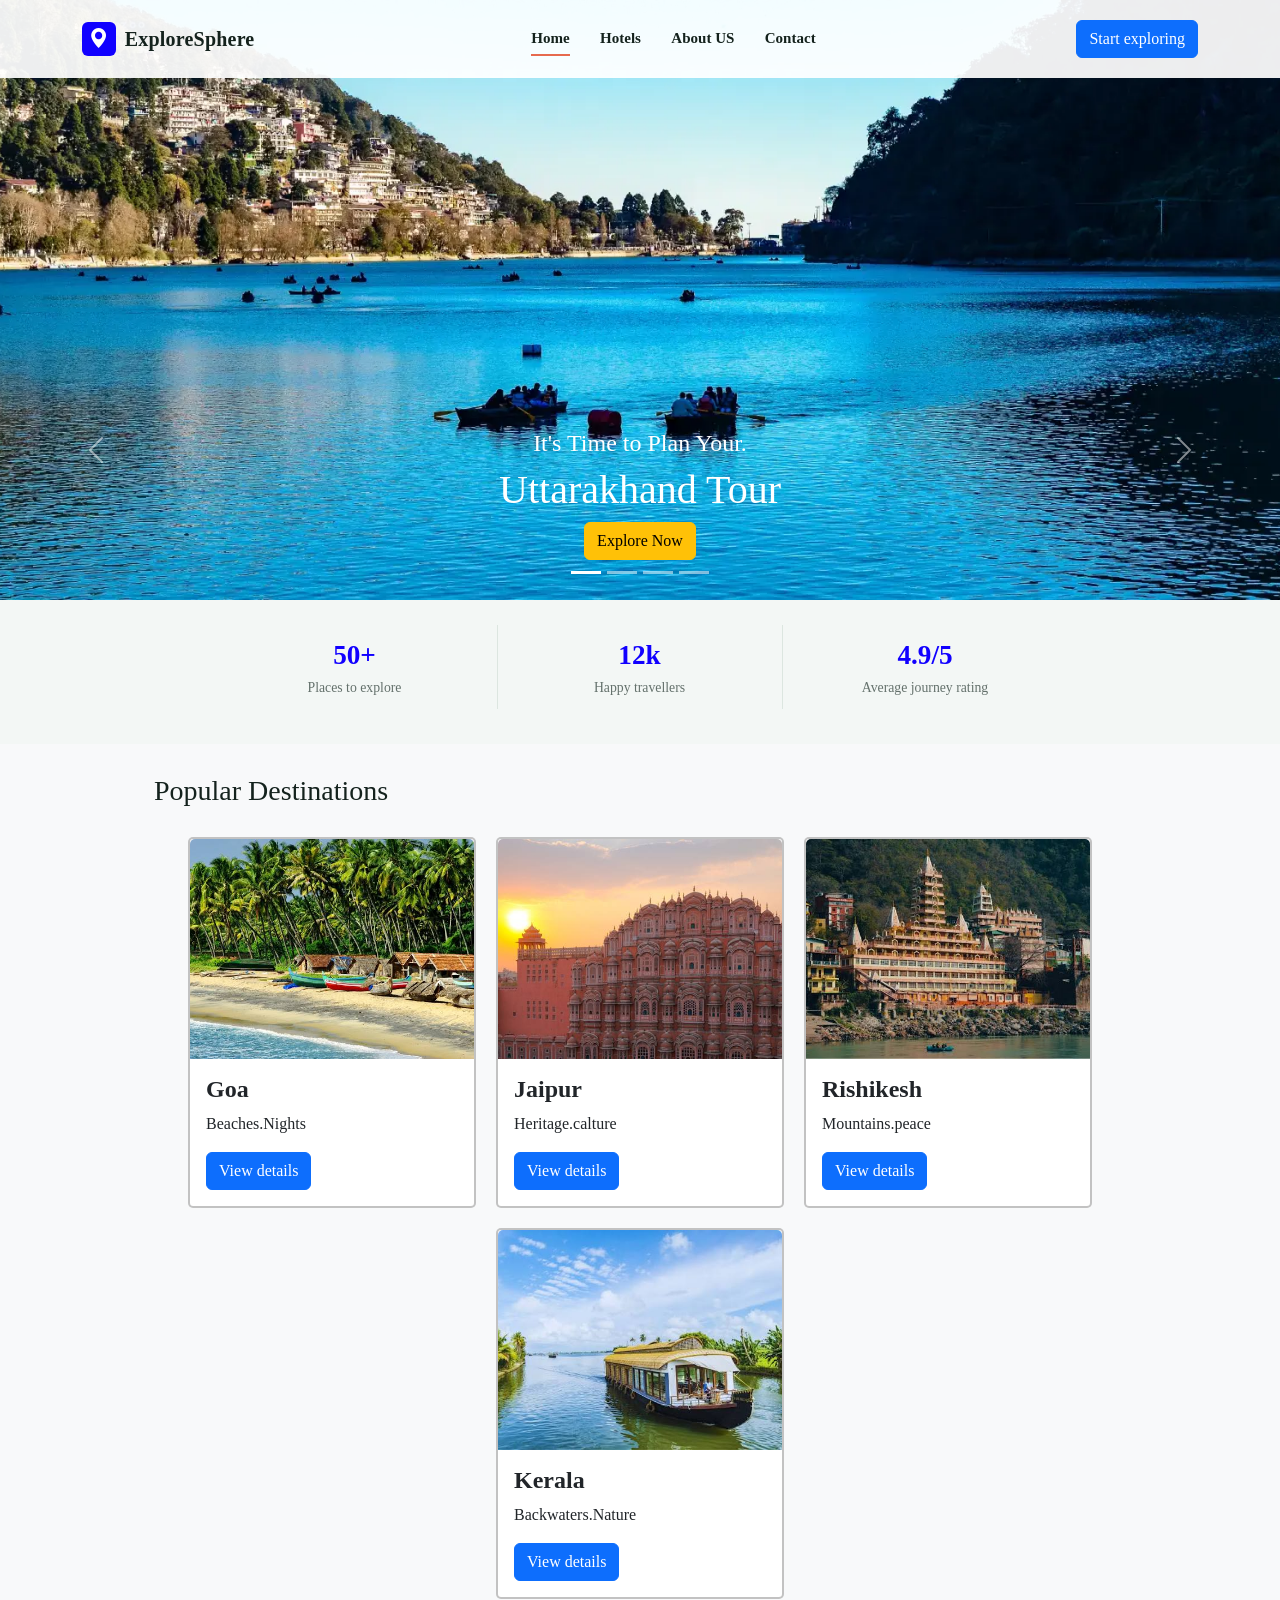
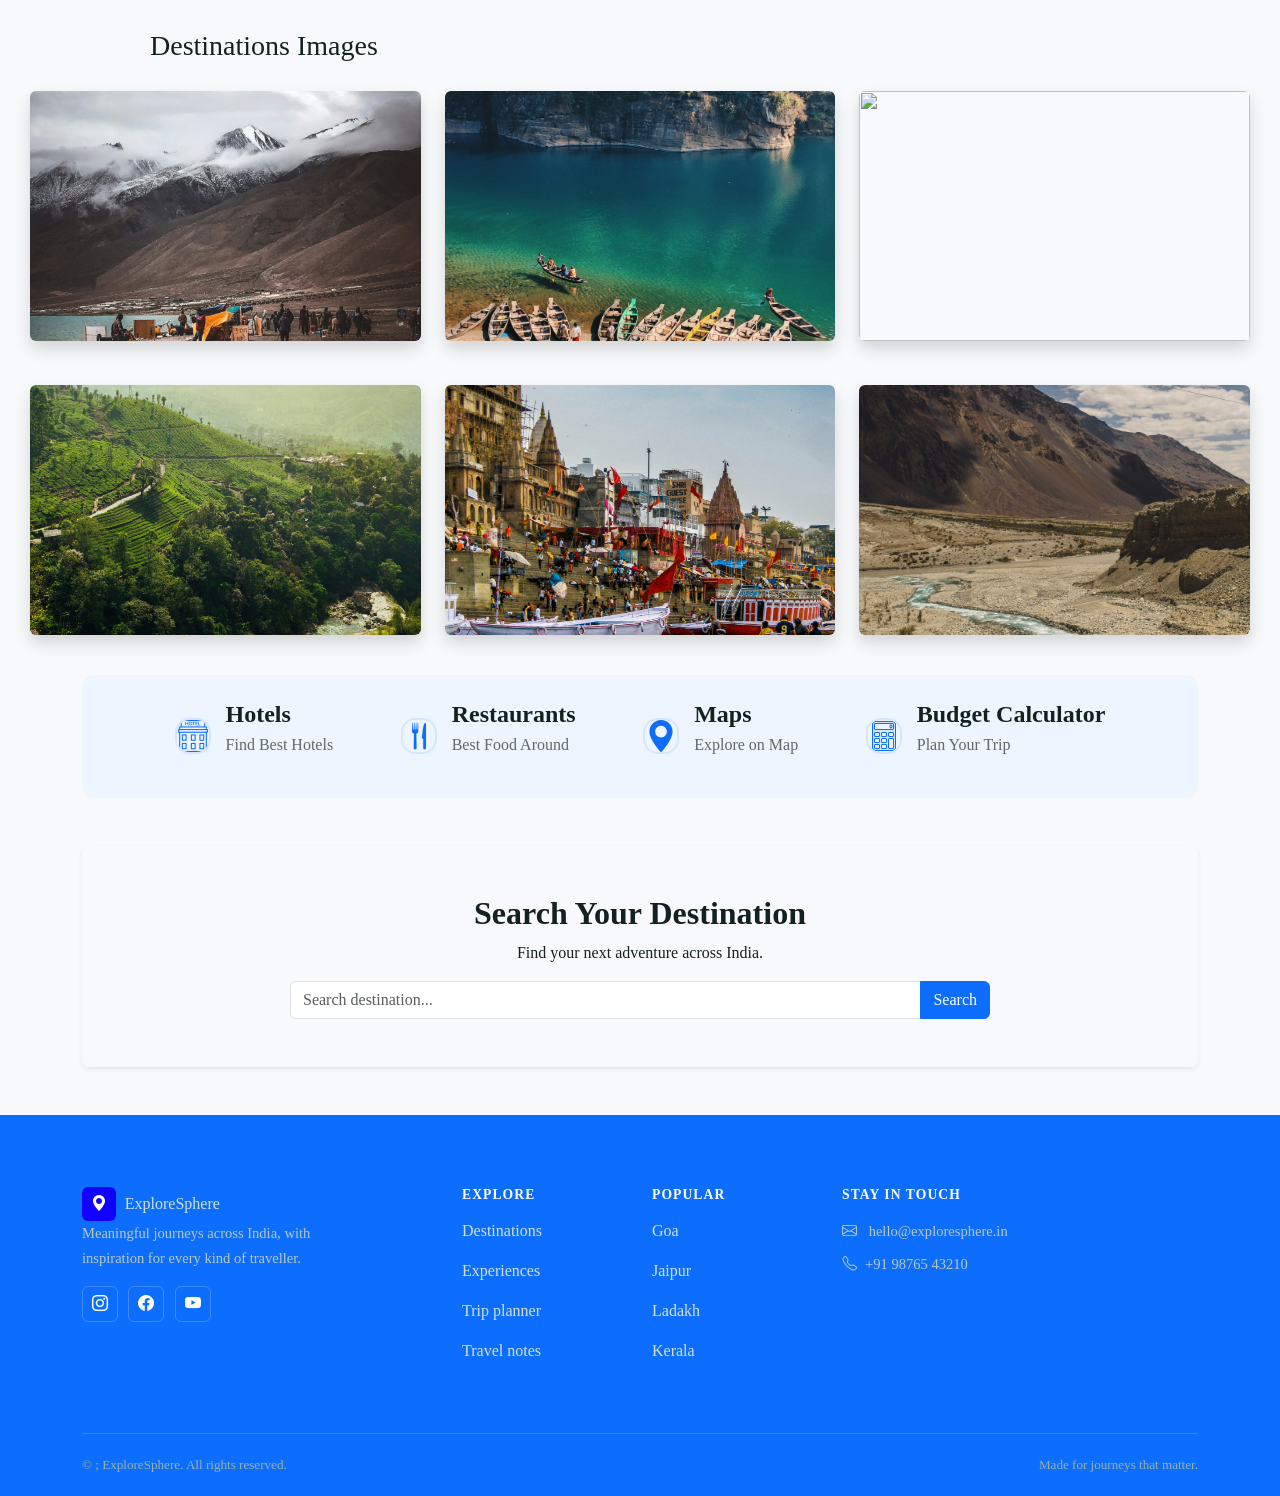
==== index.html @ 085cf664 "updated" ====
<!doctype html>
<html lang="en">
  <head>
    <meta charset="UTF-8" />
    <meta name="viewport" content="width=device-width, initial-scale=1.0" />
    <title>ExploreSphere</title>

    
<link rel="icon" type="image/png" sizes="32x32" href="/image/ChatGPT Image Jul 15, 2026, 11_33_52 AM.png">
<!-- <link rel="icon" type="image/png" sizes="16x16" href="/favicon-16x16.png"> -->
<!-- <link rel="manifest" href="/site.webmanifest"> -->
    <!-- css bootstrap -->

    <link
      href="https://cdn.jsdelivr.net/npm/bootstrap@5.0.2/dist/css/bootstrap.min.css"
      rel="stylesheet"
      integrity="sha384-EVSTQN3/azprG1Anm3QDgpJLIm9Nao0Yz1ztcQTwFspd3yD65VohhpuuCOmLASjC"
      crossorigin="anonymous"/>
    
  <link
      href="https://fonts.googleapis.com/css2?family=DM+Sans:wght@400;500;600;700&family=Playfair+Display:wght@600;700&display=swap"
      rel="stylesheet"
    />
    <link
      href="https://cdn.jsdelivr.net/npm/bootstrap@5.3.3/dist/css/bootstrap.min.css"
      rel="stylesheet"
    />
    <link
      href="https://cdn.jsdelivr.net/npm/bootstrap-icons@1.11.3/font/bootstrap-icons.min.css"
      rel="stylesheet"
    />




    <style>
*{
    font-family: "Roboto", serif;
}

@import url('https://fonts.googleapis.com/css2?family=Roboto+Serif:ital,opsz,wght@0,8..144,100..900;1,8..144,100..900&display=swap');
</style>
    <link rel="stylesheet" href="/homepage/home/style.css" />
  </head>
  <body>
    <header>
 <nav class="navbar navbar-expand-lg fixed-top site-nav" id="siteNav">
      <div class="container">
        <a
          class="navbar-brand d-flex align-items-center"
          href="#home"
          aria-label="ExploreSphere home"
        >
        <!--bi-compass-fill  -->
          <span class="brand-mark"><i class="bi bi-geo-alt-fill
            "></i></span
          >ExploreSphere
        </a>
        <button
          class="navbar-toggler"
          type="button"
          data-bs-toggle="collapse"
          data-bs-target="#mainNav"
          aria-controls="mainNav"
          aria-expanded="false"
          aria-label="Open navigation"
        >
          <span class="navbar-toggler-icon"></span>
        </button>
        <div class="collapse navbar-collapse" id="mainNav">
          <ul class="navbar-nav mx-lg-auto">
            <li class="nav-item">
              <a class="nav-link active" href="/homepage/home/index.html">Home</a>
            </li>
            <li class="nav-item">
              <a class="nav-link" href="/homepage/Hotels/hotel.html">Hotels</a>
            </li>
            <li class="nav-item">
              <a class="nav-link" href="/homepage/About us/about.html">About US</a>
            </li>
            <li class="nav-item">
              <a class="nav-link" href="/homepage/Contact/">Contact</a>
            </li>
          </ul>
          <div class="d-flex align-items-center gap-2 mt-3 mt-lg-0">
            <!-- <button
              class="icon-button"
              id="themeToggle"
              type="button"
              data-bs-toggle="tooltip"
              data-bs-title="Change color theme"
              aria-label="Change color theme"
            >
              <i class="bi bi-moon-stars"></i>
            </button> -->
            <a class="btn btn-brand" href="#destinations"
              >Start exploring</a>
          </div>
        </div>
      </div>
    </nav>

        <div>
            <div id='demo' class='carousel slide' data-bs-ride='carousel'>
  <div class='carousel-indicators'>
    <button type='button' data-bs-target='#demo' data-bs-slide-to='0' class='active'></button>
    <button type='button' data-bs-target='#demo' data-bs-slide-to='1'></button>
    <button type='button' data-bs-target='#demo' data-bs-slide-to='2'></button>
    <button type='button' data-bs-target='#demo' data-bs-slide-to='3'></button>
    <!-- <button type='button' data-bs-target='#demo' data-bs-slide-to='4'></button> -->
  </div>
 <div class="carousel-inner">

  <div class="carousel-item active">
    <img src="/image/PhotoshopExtension_Image.png" class="d-block w-100 " alt="">
    <div class="carousel-caption">
        <h4>It's Time to Plan Your.</h4>
        <h1>Uttarakhand Tour</h1>
        <a href="/statepage/uk/uttarakhand.html" class="btn btn-warning">Explore Now</a>
    </div>
  </div>

  <div class="carousel-item">
    <img src="/image/PhotoshopExtension_Image (1).png" class="d-block w-100" alt="">
     <div class="carousel-caption">
        <h4>A Land of Exotic Architecture, Vibrant Culture, Rich Wildlife and Warm Hospitality.</h4>
        <h1>Rajasthan Tourism</h1>
        <a href="/statepage/rajsathan/rajasthan.html" class="btn btn-warning">Explore Now</a>
    </div>
  </div>
  <div class="carousel-item">
    <img src="/image/PhotoshopExtension_Image (3).png" class="d-block w-100" alt="">
     <div class="carousel-caption">
         <h4>It's Time to Plan Your.</h4>
        <h1>Jammu & Kashmir <br> Tour</h1>
        
        <a href="/statepage/j&k/j&k.html" class="btn btn-warning">Explore Now</a>
    </div>
  </div>

  <div class="carousel-item">
    <img src="/image/PhotoshopExtension_Image (4).png" class="d-block w-100" alt="">
     <div class="carousel-caption">
        <h4>It's Time to Plan Your.</h4>
        <h1>Ladakh Tour <br> Package</h1>
        
        <a href="/statepage/ladakh/ladakh.html" class="btn btn-warning">Explore Now</a>
    </div>
  </div>

</div>
  </div>
  <button class='carousel-control-prev' type='button' data-bs-target='#demo' data-bs-slide='prev'>
    <span class='carousel-control-prev-icon'></span>
  </button>
  <button class='carousel-control-next' type='button' data-bs-target='#demo' data-bs-slide='next'>
    <span class='carousel-control-next-icon'></span>
  </button>
</div>
  </div>
</div>
        </div>
    </header>
    <main>
      <section class="metrics">
        <div class="container">
          <div class="row justify-content-center text-center">
            <div class="col-sm-4 col-lg-3 metric">
              <div class="metric-number">50+</div>
              <div class="metric-label">Places to explore</div>
            </div>
            <div class="col-sm-4 col-lg-3 metric">
              <div class="metric-number">12k</div>
              <div class="metric-label">Happy travellers</div>
            </div>
            <div class="col-sm-4 col-lg-3 metric">
              <div class="metric-number">4.9/5</div>
              <div class="metric-label">Average journey rating</div>
            </div>
          </div>
        </div>
      </section>
        <h3 class="h-text" id="destinations" >Popular Destinations</h3>
<div class="container container-size">
<div class='card ' id="card1">
  <img class='card-img-top' src='/image/PhotoshopExtension_Image.(5)png' alt='Card image' >
  <div class='card-body'>
    <h4 class='card-title'>Goa</h4>
    <p class='card-text' >Beaches.Nights</p>
    <a href='https://www.incredibleindia.gov.in/en/goa' class='btn btn-primary'>View details

    </a>
  </div>
</div>
<div class='card' id="card2">
  <img class='card-img-top' src='/image/download.png' alt='Card image'>
  <div class='card-body'>
    <h4 class='card-title'>Jaipur</h4>
    <p class='card-text'>Heritage.calture</p>
    <a href='https://www.incredibleindia.gov.in/en/rajasthan/jaipur' class='btn btn-primary'>View details

    </a>
  </div>
</div>
<div class='card' id="card3">
  <img class='card-img-top' src='/image/PhotoshopExtension_Image(7).png' alt='Card image'>
  <div class='card-body'>
    <h4 class='card-title'>Rishikesh</h4>
    <p class='card-text'>Mountains.peace</p>
    <a href='https://www.incredibleindia.gov.in/en/uttarakhand/rishikesh' class='btn btn-primary'>View details

    </a>
  </div>
</div>
<div class='card' id="card4">
  <img class='card-img-top' src='/image/PhotoshopExtension_Image (6).png' alt='Card image'>
  <div class='card-body'>
    <h4 class='card-title'>Kerala</h4>
    <p class='card-text'>Backwaters.Nature</p>
    <a href='https://www.incredibleindia.gov.in/en/kerala' class='btn btn-primary'>View details

    </a>
  </div>
</div>
</div>
<div class="gallery">
<h3 class="h-text2"> Destinations Images</h3>
  <div class="row g-4">
    <div class="col-md-4"><img class="img-fluid rounded shadow gallery-img" src="/image/1.jpg"/></div>
    <div class="col-md-4"><img class="img-fluid rounded shadow gallery-img" src="/image/2.jpg"/></div>
    <div class="col-md-4"><img class="img-fluid rounded shadow gallery-img" src="/image/3.jpg"/></div>
    <div class="col-md-4"><img class="img-fluid rounded shadow gallery-img" src="/image/4.jpg"/></div>
    <div class="col-md-4"><img class="img-fluid rounded shadow gallery-img" src="/image/5.jpg"></div>
    <div class="col-md-4"><img class="img-fluid rounded shadow gallery-img" src="/image/6.jpg"/></div>
  </div>
</div>


<div class="container ">
    <div class="service-box">
        <div class="service">
    <img src="/image/hotel.png" alt="">
    <div class="service-text">
      <h3>Hotels</h3>
      <p>Find Best Hotels</p></div>

    </div>
<div class="service">
    <img src="/image/restaurant.png" alt="" >
    <div class="service-text">
      <h3>Restaurants</h3>
      <p>Best Food Around</p>

    </div>
</div>
<div class="service">
    <img src="/image/maps-and-flags.png" alt="" >
    <div class="service-text">
      <h3>Maps</h3>
      <p>Explore on Map </p>

    </div>
</div>
<div class="service">
    <img src="/image/calculator.png" alt="" >
    <div class="service-text">
      <h3>Budget Calculator</h3>
      <p>Plan Your Trip</p>

    </div>
</div>
</div>
</div>
<section class="container my-5">
<div class="p-5 bg-light rounded shadow-sm text-center">
<h2 class="fw-bold">Search Your Destination</h2>
<p>Find your next adventure across India.</p>
<div class="input-group mx-auto" style="max-width:700px;">
<input class="form-control"id="searchInput" placeholder="Search destination..."/>
<button class="btn btn-primary" id="Search">Search</button>
</div>
</div>
</section>

    </main>
    <footer>
      <div class="container">
        <div class="row g-4">
          <div class="col-lg-4">
            <!-- <a class="footer-brand d-inline-flex align-items-center mb-3" href=""> -->
            
            <span class="brand-mark"><i class="bi bi-geo-alt-fill"></i></span>ExploreSphere</a><p class="footer-copy">Meaningful journeys across India, with inspiration for every kind of traveller.</p><div class="mt-3">
              <a class="social-link" href="#home" aria-label="Instagram"><i class="bi bi-instagram"></i></a>
              <a class="social-link" href="#home" aria-label="Facebook"><i class="bi bi-facebook"></i></a>
              <a class="social-link" href="#home" aria-label="YouTube"><i class="bi bi-youtube"></i></a>
            </div>
          </div>
          <div class="col-6 col-lg-2">
            <h3 class="footer-title">Explore</h3>
            <ul class="footer-links"><li>
              <p>Destinations</p>

            </li>
              <li>
                <p>Experiences</p>
              </li>
              <li>
                <p>Trip planner</p>
              </li>
              <li>
                <p>Travel notes</p>
              </li>
            </ul>
          </div>
          <div class="col-6 col-lg-2">
            <h3 class="footer-title">Popular</h3>
            <ul class="footer-links"><li>
              <p>Goa</p>
              
              <li>
                <p>Jaipur</p>
              </li>
              <li>
                <p>Ladakh</p>
              </li>
              <li>
                <p>Kerala</p>
              </li>
            </ul>
          </div>
          <div class="col-lg-4">
            <h3 class="footer-title">Stay in touch</h3>
            <p class="footer-copy mb-2"><i class="bi bi-envelope me-2"> </i>hello@exploresphere.in</p>
            <p class="footer-copy">
              <i class="bi bi-telephone me-2"></i>+91 98765 43210</p></div>
        </div>
        <div class="copyright d-flex flex-column flex-md-row justify-content-between gap-2">
          <span> &copy ; <span id="currentYear">
          </span> ExploreSphere. All rights reserved.</span>
          <span>Made for journeys that matter.</span></div>
      </div>
    </footer>
    <!-- <script
      src="https://cdn.jsdelivr.net/npm/bootstrap@5.0.2/dist/js/bootstrap.bundle.min.js"
      integrity="sha384-MrcW6ZMFYlzcLA8Nl+NtUVF0sA7MsXsP1UyJoMp4YLEuNSfAP+JcXn/tWtIaxVXM"
      crossorigin="anonymous"
    ></script> -->
    <script src="https://cdn.jsdelivr.net/npm/bootstrap@5.3.3/dist/js/bootstrap.bundle.min.js"></script>
<script src="/homepage/home/style.css"></script>
  </body>
</html>
---- homepage/home/style.css ----
/* *{
    font-family: "Roboto", serif;
} */

* {
    box-sizing: border-box;
}

html {
    scroll-behavior: smooth;
}

body {
    font-family: "DM Sans", Arial, Helvetica, sans-serif;
    background: #f8f9fa;
    color: var(--ink);
    overflow-x: hidden;
}

a {
    text-decoration: none;
}

section {
    scroll-margin-top: 80px;
}

:root {
        --ink: #14221d;
        --muted: #64716c;
        --paper: #ffffff;
        --surface: #f3f7f5;
        --line: #dce6e0;
        --forest: #1100ff;
        --forest-dark: #094936;
        --blue: #0d6efd;
        --coral: #e66a4f;
        --shadow: 0 18px 45px rgba(20, 34, 29, 0.12);
      }

      /* [data-theme="dark"] {
        --ink: #eef5f1;
        --muted: #b1c0b8;
        --paper: #14221d;
        --surface: #1d3028;
        --line: #365246;
        --forest: #59b999;
        --forest-dark: #9ce1c8;
        --blue: #f8f8f8;
        --shadow: 0 18px 45px rgba(0, 0, 0, 0.27);
      } */
.site-nav {
        background: rgba(255, 255, 255, 0.93);
        border-bottom: 1px solid transparent;
        min-height: 78px;
        transition:
          background 180ms ease,
          box-shadow 180ms ease,
          border-color 180ms ease;
      }
      .site-nav.is-scrolled {
        border-color: var(--line);
        box-shadow: 0 6px 22px rgba(20, 34, 29, 0.09);
      }
      .navbar-brand {
        color: var(--ink) !important;
        font-size: 1.25rem;
        font-weight: 700;
        letter-spacing: 0.01em;
      }
      .brand-mark {
        align-items: center;
        background: var(--forest);
        border-radius: 6px;
        color: #fff;
        display: inline-flex;
        height: 34px;
        justify-content: center;
        margin-right: 0.55rem;
        width: 34px;
      }
      .nav-link {
        color: var(--ink) !important;
        font-size: 0.94rem;
        font-weight: 600;
        margin: 0 0.25rem;
        padding: 0.55rem 0.7rem !important;
        position: relative;
      }
      .nav-link::after {
        background: var(--coral);
        bottom: 3px;
        content: "";
        height: 2px;
        left: 0.7rem;
        position: absolute;
        transform: scaleX(0);
        transform-origin: left;
        transition: transform 180ms ease;
        width: calc(100% - 1.4rem);
      }
      .nav-link:hover::after,
      .nav-link.active::after {
        transform: scaleX(1);
      }
      .icon-button {
        align-items: center;
        background: transparent;
        border: 1px solid var(--line);
        border-radius: 6px;
        color: var(--ink);
        display: inline-flex;
        height: 39px;
        justify-content: center;
        width: 39px;
      }
      .icon-button:hover {
        border-color: var(--forest);
        color: var(--forest);
      }
      .navbar-toggler {
        border: 1px solid var(--line) !important;
        border-radius: 6px;
        padding: 0.38rem 0.55rem;
      }
      .navbar-toggler:focus {
        box-shadow: 0 0 0 0.18rem rgba(15, 107, 86, 0.2);
      }

      .btn-brand {
        background: var(--blue);
        border-color: var(--blue);
        color: #ffffff;
      }
      .btn-brand:hover {
        background: #236cf4;
        border-color: #f7be51;
      }
      .btn-outline-light {
        border-radius: 6px;
        font-weight: 700;
        padding: 0.78rem 1.22rem;
      }

.carousel-item img{
    width: 100%;
    height: 600px;      
    object-fit: cover;  
}
    .container-size{
    display: flex;
    flex-wrap: wrap;
    gap: 20px;
    justify-content: center;
    margin-top: 30px;
}
.metrics {
        background: var(--surface);
        padding: 25px 0 35px;
      }
      .metric {
        border-right: 1px solid var(--line);
        padding: 0.65rem 1.7rem;
      }
      .metric:last-child {
        border-right: 0;
      }
      .metric-number {
        color: var(--forest);
        font-size: 1.7rem;
        font-weight: 700;
      }
      .metric-label {
        color: var(--muted);
        font-size: 0.86rem;
        margin-top: 0.1rem;
      }
.card{
    width: 18rem;
}
.h-text{
    margin-left: 154px;
    margin-top: 30px;
}

    .card-img-top{
    width: 100%;
    height: 220px;    
    object-fit: cover;  
}

.card{
    border-radius: 5px;
     border: 2px solid rgba(157, 157, 157, 0.622);
     position: relative;
     bottom: 0px;
    transition: all 0.5s;
}
.card:hover{
    box-shadow: 0px 10px 10px 4px rgba(157, 157, 157, 0.618);
         bottom: 10px;
}
.container-size h4{
    font-weight: bolder;

}
.container-size p {
    font-weight: 500;
    font-size: medium;
}
.container-main{
    display: flex;
    gap: 20px;
    justify-content: center;
    margin-top: 30px;
}

.services{
    width: 95%;
    margin: 40px auto;

    display: flex;
    justify-content: space-between;
    align-items: center;

    background: #f5f8fd;
    border-radius: 15px;
    padding: 25px 30px;
}

.service-box{
    display: flex;
    justify-content: space-evenly;
    align-items: center;
    flex-wrap: wrap;

    background:#eef5ff;
    border-radius:12px;

    padding:25px;
    margin:40px auto;

    width:100%;
}
.service{
    display: flex;
    align-items: center;
    gap: 15px;
}

.service img{
    /* width: 40px; */
    /* height: 40px; */

    display: flex;
    justify-content: center;
    align-items: center;

    border: 2px solid #d7e6ff;
    border-radius: 40%;

    color: #0d6efd;
    font-size: 28px;
}

.service h3{
    margin:0;
    font-size:24px;
    font-weight:700;
}

.service p{
    margin-top:5px;
    color:#666;
}

.service-text{
    display: flex;
    flex-direction: column;
    justify-content: center;
    text-align: left;
}
.gallery{
  margin: 0 30px 0 30px;
}
.h-text2{
    margin-left: 120px;
    margin-top: 30px;
}
.gallery-img{
margin-top: 20px;
height:250px;
width:100%;
object-fit:cover;
transition:.4s;
}
.gallery-img:hover{
transform:scale(1.05);
}
footer {
        /* background: #10251e; */
         background-color: #0d6efd;
        color: #d2e1da;
        padding: 4.5rem 0 1.3rem;
      }
      .footer-brand {
        color: #fff;
        font-size: 1.3rem;
        font-weight: 700;
      }
      .footer-title {
        color: #fff;
        font-size: 0.85rem;
        font-weight: 700;
        letter-spacing: 0.08em;
        margin-bottom: 1rem;
        text-transform: uppercase;
      }
      .footer-copy {
        color: #b7c9c0;
        font-size: 0.91rem;
        line-height: 1.7;
        max-width: 17rem;
      }
      .footer-links {
        list-style: none;
        margin: 0;
        padding: 0;
      }
      .footer-links li {
        margin-bottom: 0.65rem;
      }
      .footer-links a {
        color: #b7c9c0;
        font-size: 0.9rem;
      }
      .footer-links a:hover {
        color: #fff;
      }
      .social-link {
        align-items: center;
        border: 1px solid rgba(255, 255, 255, 0.2);
        border-radius: 6px;
        color: #fff;
        display: inline-flex;
        height: 36px;
        justify-content: center;
        margin-right: 0.4rem;
        width: 36px;
      }
      .social-link:hover {
        background: var(--forest);
        border-color: var(--forest);
      }
      .copyright {
        border-top: 1px solid rgba(255, 255, 255, 0.15);
        color: #9bb1a6;
        font-size: 0.82rem;
        margin-top: 3.4rem;
        padding-top: 1.3rem;
      }
      .back-to-top {
        background: var(--forest);
        border: 0;
        border-radius: 6px;
        bottom: 20px;
        box-shadow: var(--shadow);
        color: #fff;
        display: none;
        height: 42px;
        position: fixed;
        right: 20px;
        width: 42px;
        z-index: 20;
      }
      .back-to-top.show {
        display: block;
      }
      .reveal {
        opacity: 0;
        transform: translateY(20px);
        transition:
          opacity 560ms ease,
          transform 560ms ease;
      }
      .reveal.visible {
        opacity: 1;
        transform: translateY(0);
      }

      @media (max-width: 991.98px) {
        .site-nav .navbar-collapse {
          background: var(--paper);
          border: 1px solid var(--line);
          border-radius: 8px;
          margin-top: 0.75rem;
          padding: 0.8rem;
        }
        .site-nav .nav-link {
          margin: 0;
        }
        .site-nav .nav-link::after {
          display: none;
        }
        .site-nav .nav-link:hover,
        .site-nav .nav-link.active {
          background: var(--surface);
          border-radius: 5px;
        }
        .finder {
          margin-bottom: -128px;
        }
        .metrics {
          padding-top: 12.5rem;
        }
        .metric {
          border-bottom: 1px solid var(--line);
          border-right: 0;
          padding: 0.9rem 0;
        }
        .metric:last-child {
          border-bottom: 0;
        }
        .image-note {
          right: 12px;
        }
      }
      @media (max-width: 767.98px) {
        .section-pad {
          padding: 4.25rem 0;
        }
        .hero {
          min-height: 650px;
          padding: 7rem 0 5rem;
        }
        .hero h1 {
          font-size: 3.25rem;
        }
        .finder {
          margin-bottom: -210px;
          padding: 0.85rem;
        }
        .metrics {
          padding-top: 16rem;
        }
        .experience-photo,
        .feature-image {
          min-height: 340px;
        }
        .feature-image {
          height: 380px;
        }
      }
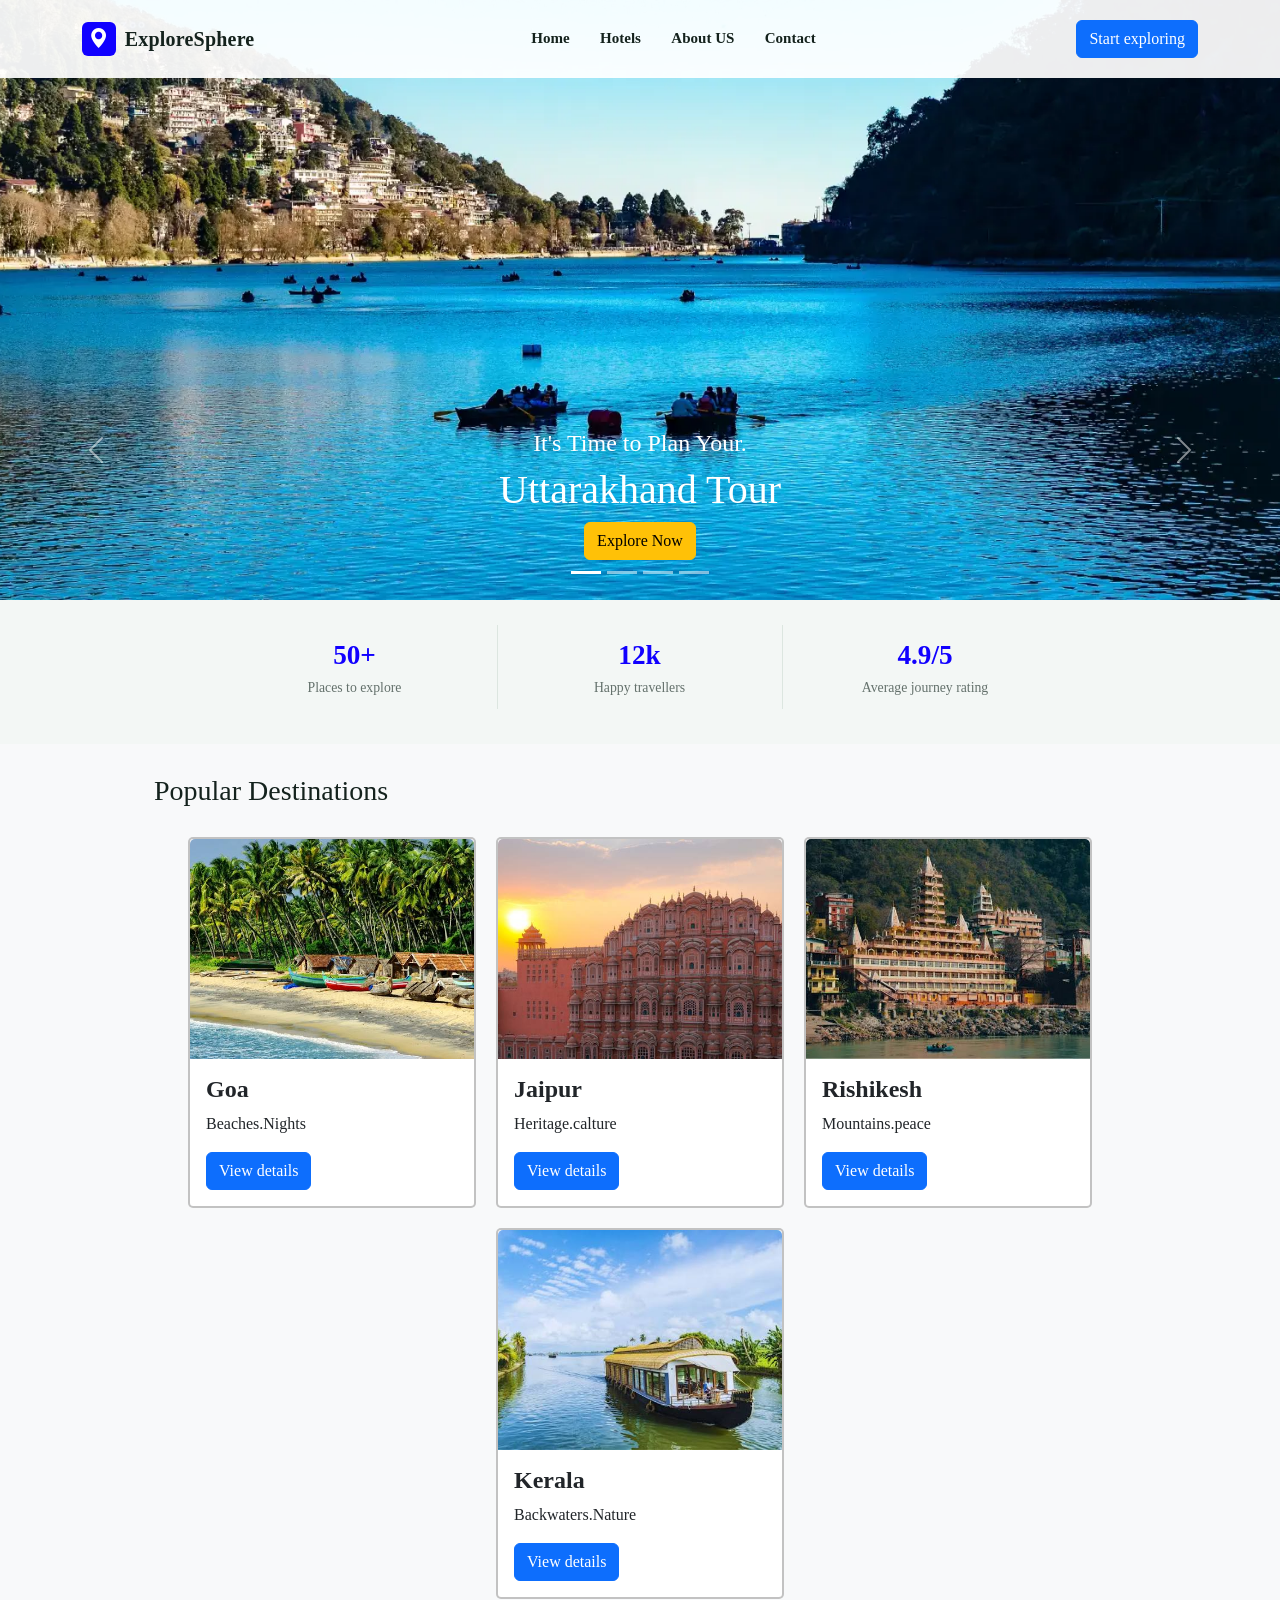
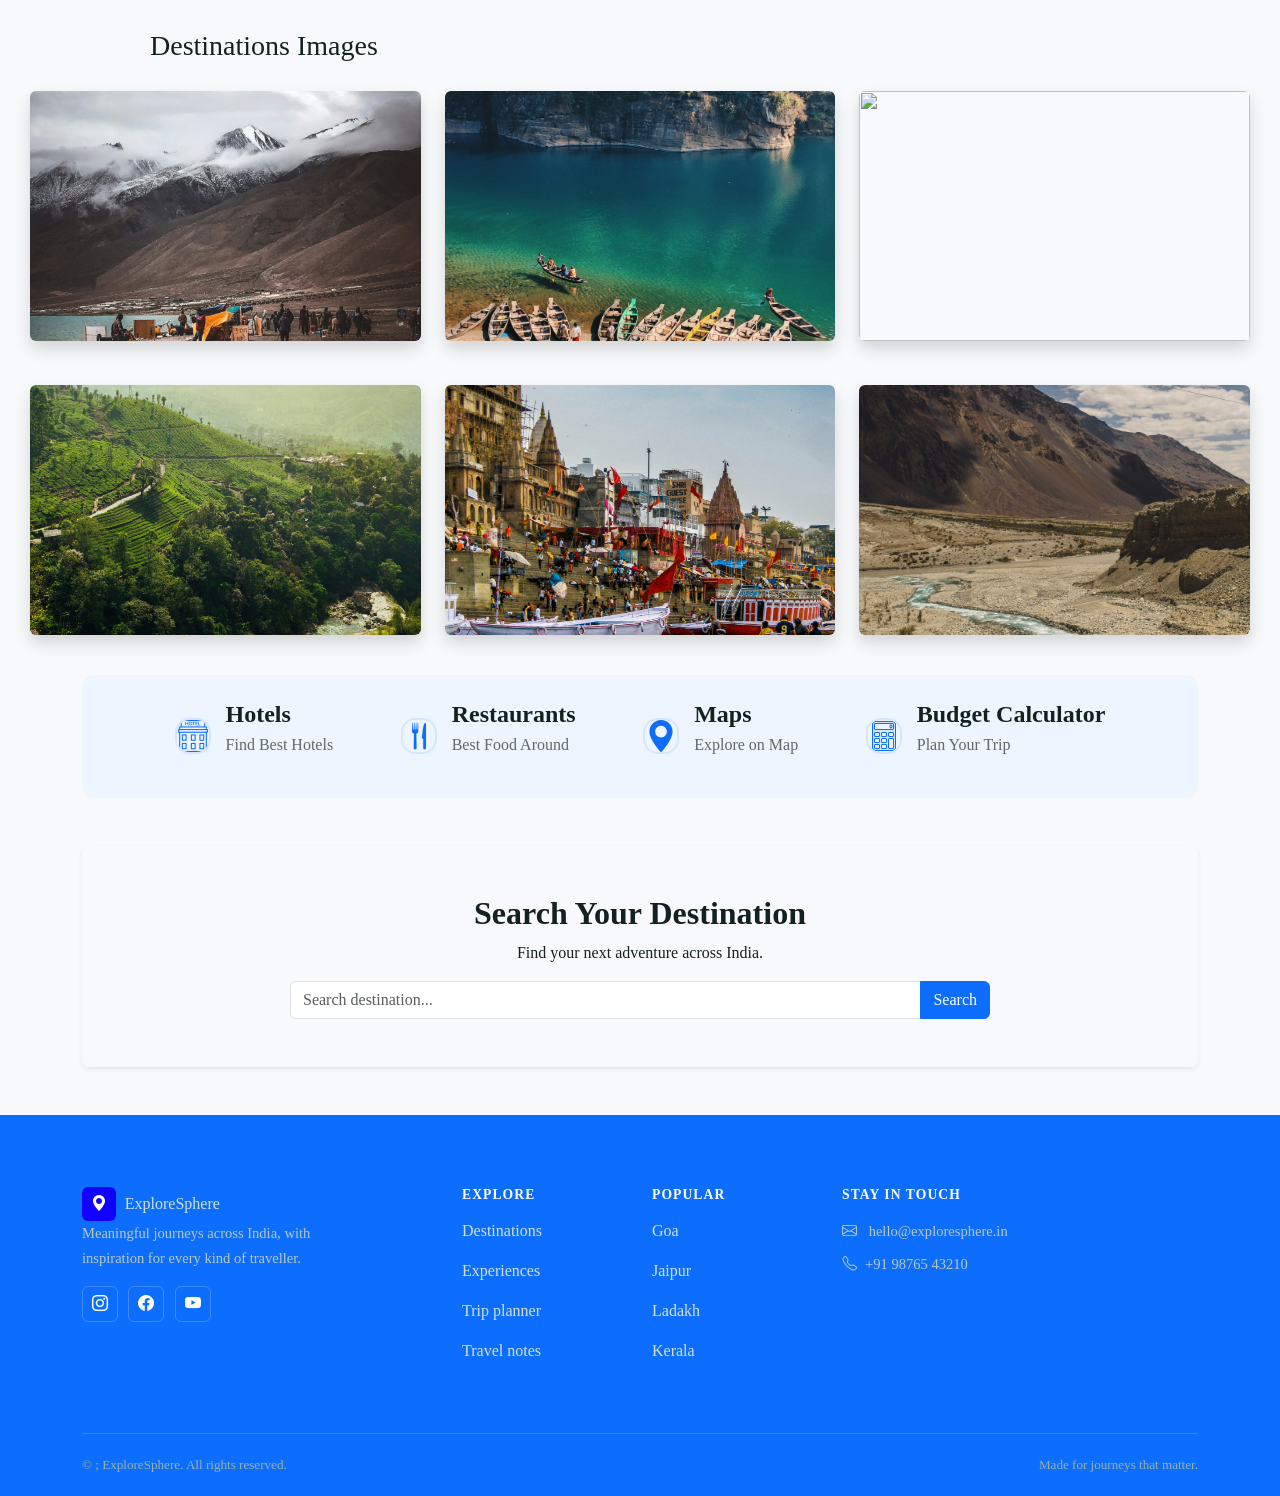
==== commit e737af58: "updated" ====
--- a/index.html
+++ b/index.html
@@ -70,7 +70,7 @@
         <div class="collapse navbar-collapse" id="mainNav">
           <ul class="navbar-nav mx-lg-auto">
             <li class="nav-item">
-              <a class="nav-link active" href="/homepage/home/index.html">Home</a>
+              <a class="nav-link" href="../../index.html">Home</a>
             </li>
             <li class="nav-item">
               <a class="nav-link" href="/homepage/Hotels/hotel.html">Hotels</a>
@@ -79,7 +79,7 @@
               <a class="nav-link" href="/homepage/About us/about.html">About US</a>
             </li>
             <li class="nav-item">
-              <a class="nav-link" href="/homepage/Contact/">Contact</a>
+              <a class="nav-link" href="/homepage/Contact/contact.html">Contact</a>
             </li>
           </ul>
           <div class="d-flex align-items-center gap-2 mt-3 mt-lg-0">
@@ -340,12 +340,7 @@
           <span>Made for journeys that matter.</span></div>
       </div>
     </footer>
-    <!-- <script
-      src="https://cdn.jsdelivr.net/npm/bootstrap@5.0.2/dist/js/bootstrap.bundle.min.js"
-      integrity="sha384-MrcW6ZMFYlzcLA8Nl+NtUVF0sA7MsXsP1UyJoMp4YLEuNSfAP+JcXn/tWtIaxVXM"
-      crossorigin="anonymous"
-    ></script> -->
     <script src="https://cdn.jsdelivr.net/npm/bootstrap@5.3.3/dist/js/bootstrap.bundle.min.js"></script>
-<script src="/homepage/home/style.css"></script>
+<script src="/homepage/home/script.js"></script>
   </body>
 </html>
--- a/homepage/home/style.css
+++ b/homepage/home/style.css
@@ -359,34 +359,8 @@
         margin-top: 3.4rem;
         padding-top: 1.3rem;
       }
-      .back-to-top {
-        background: var(--forest);
-        border: 0;
-        border-radius: 6px;
-        bottom: 20px;
-        box-shadow: var(--shadow);
-        color: #fff;
-        display: none;
-        height: 42px;
-        position: fixed;
-        right: 20px;
-        width: 42px;
-        z-index: 20;
-      }
-      .back-to-top.show {
-        display: block;
-      }
-      .reveal {
-        opacity: 0;
-        transform: translateY(20px);
-        transition:
-          opacity 560ms ease,
-          transform 560ms ease;
-      }
-      .reveal.visible {
-        opacity: 1;
-        transform: translateY(0);
-      }
+      
+  
 
       @media (max-width: 991.98px) {
         .site-nav .navbar-collapse {
